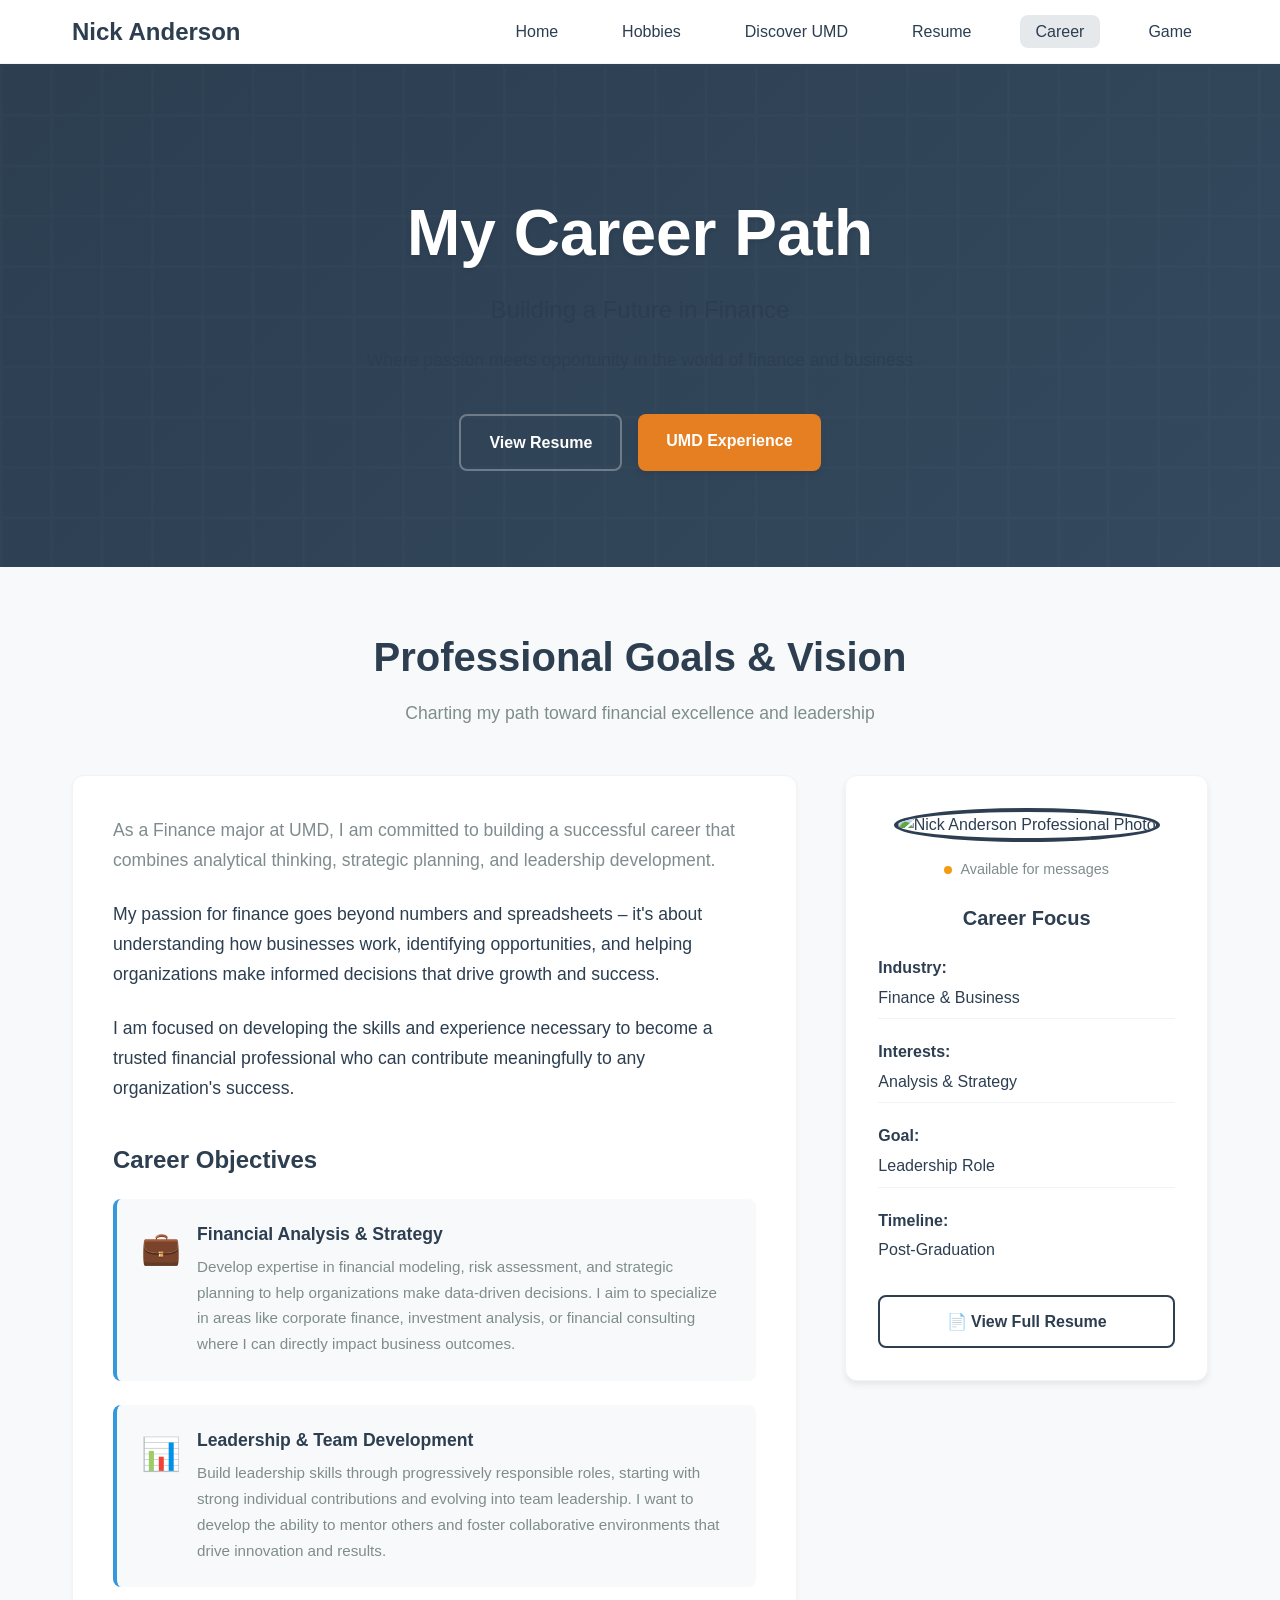
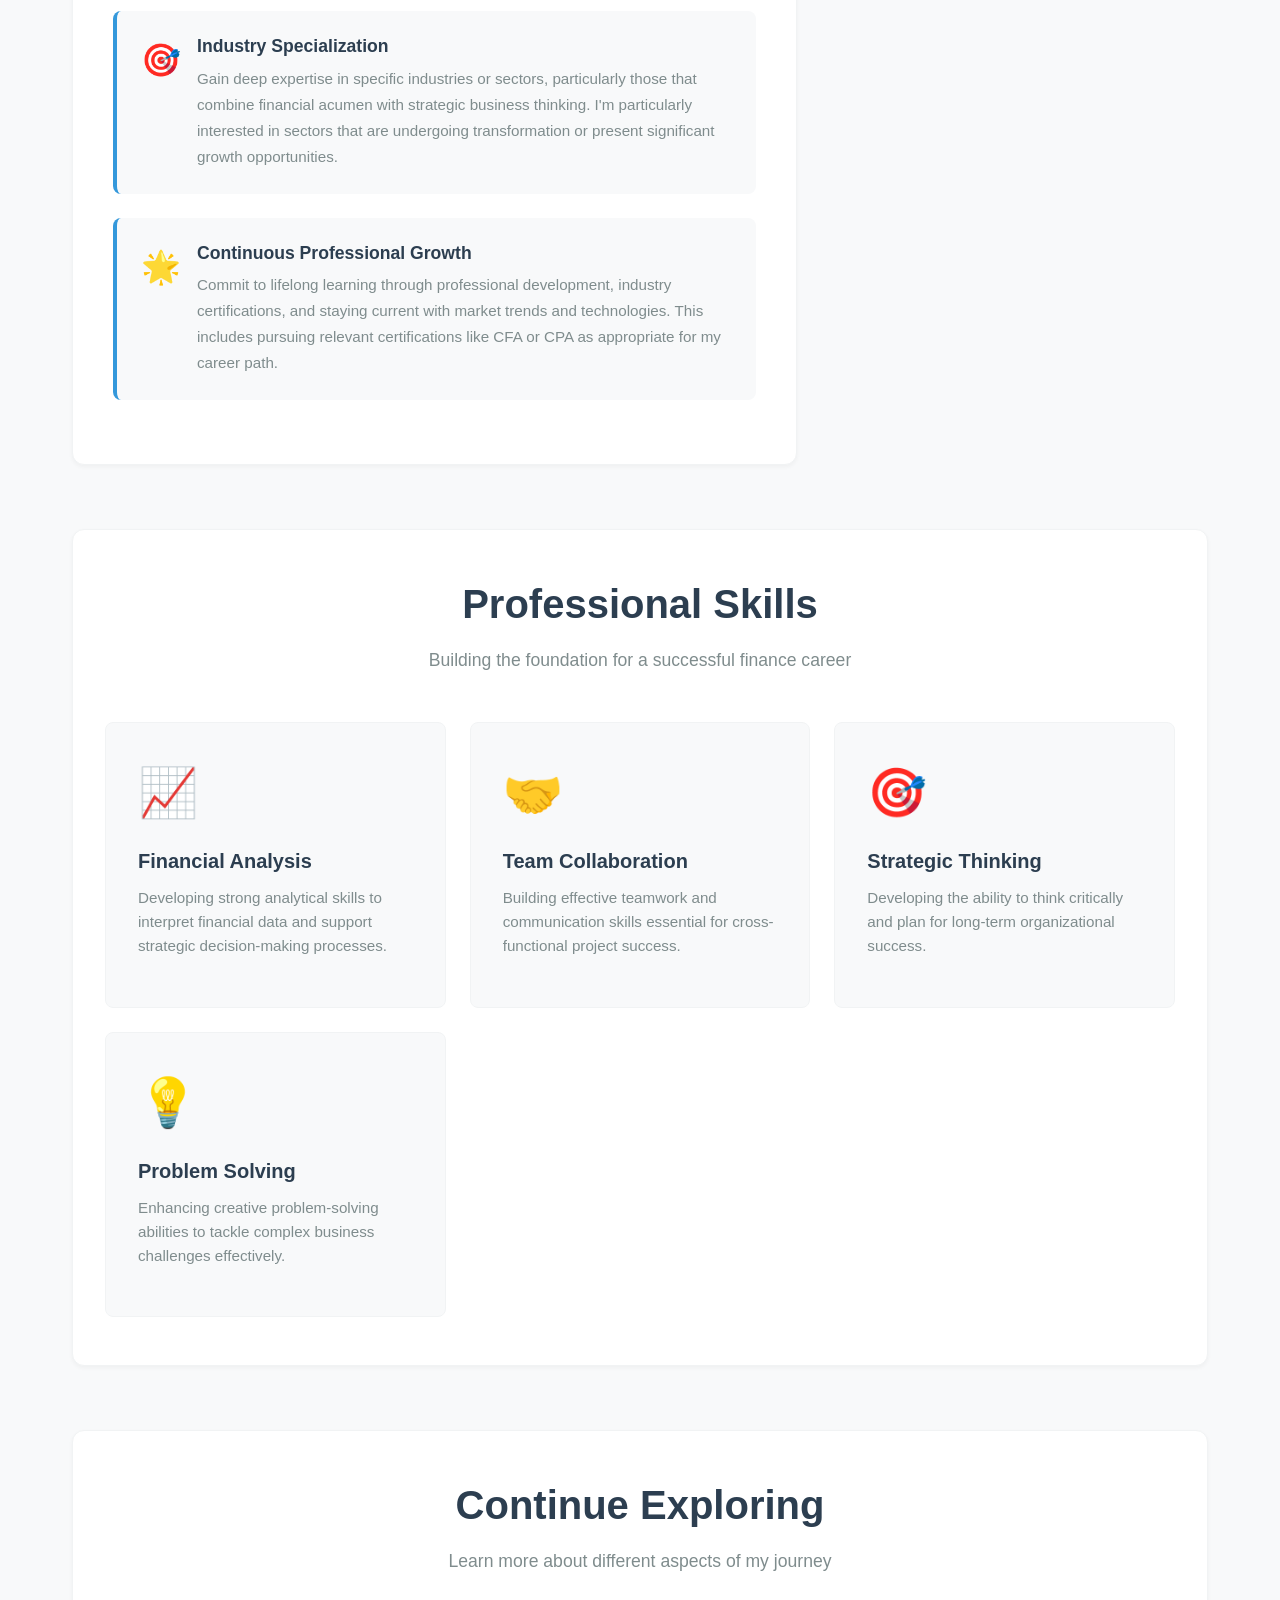
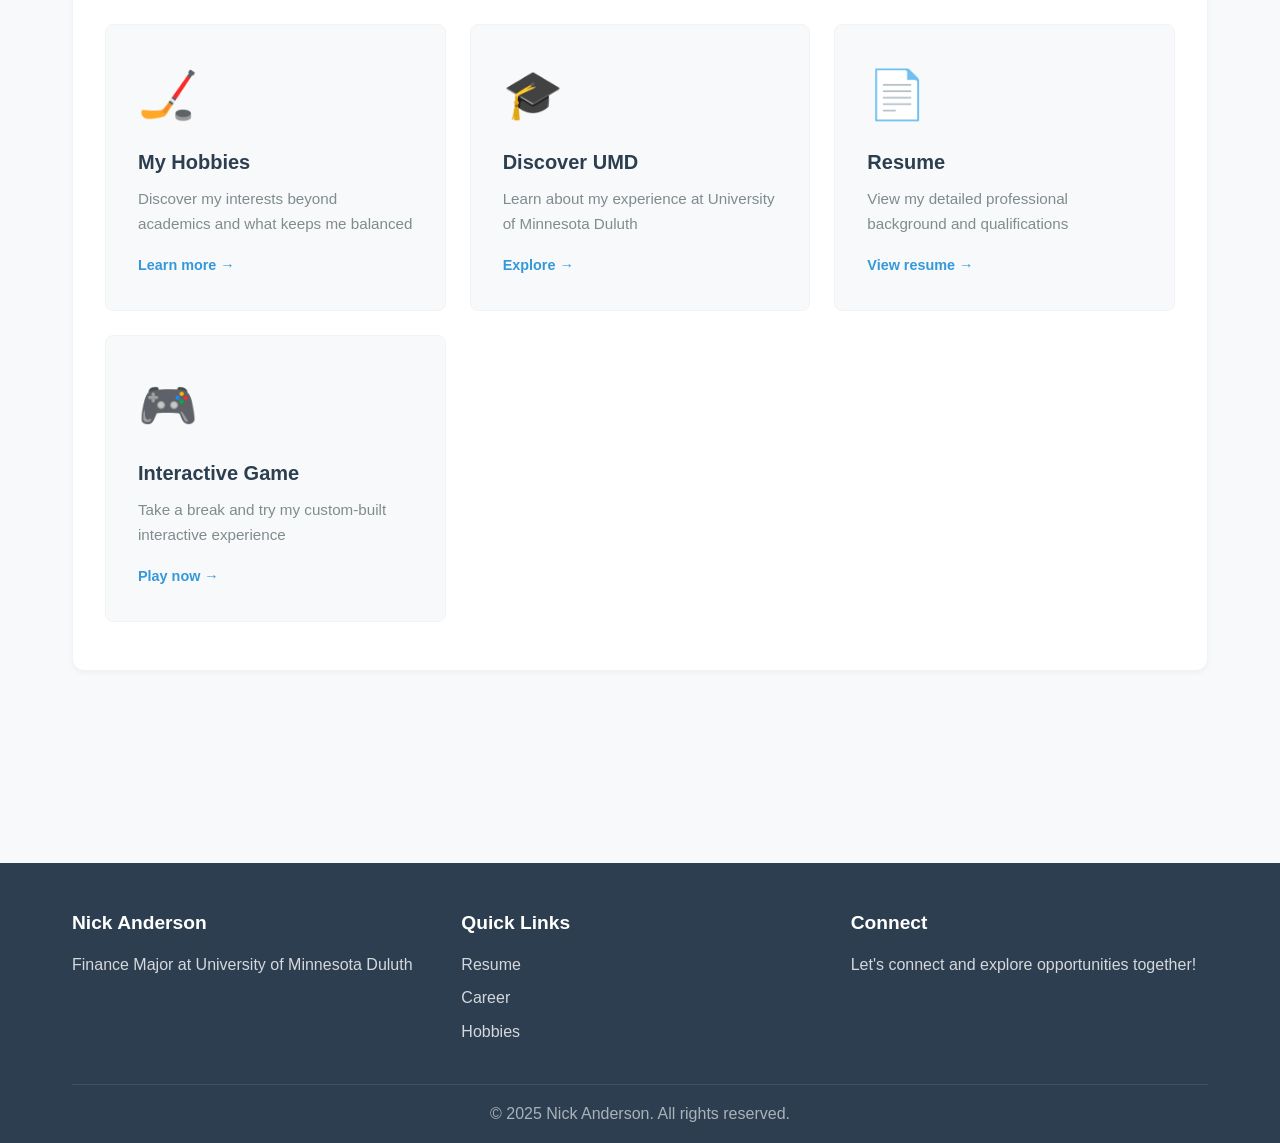
==== career.html @ 1c911851 "Add files via upload upload my files for the first time" ====
<!DOCTYPE html>
<html lang="en">
<head>
    <meta charset="UTF-8">
    <meta name="viewport" content="width=device-width, initial-scale=1.0">
    <title>Nick Anderson - Career Aspirations</title>
    <link rel="stylesheet" href="CSS/styles.css">
</head>
<body>
    <!-- Navigation Menu -->
    <nav class="navbar">
        <div class="nav-container">
            <div class="nav-logo">
                <h2>Nick Anderson</h2>
            </div>
            <ul class="nav-menu">
                <li class="nav-item">
                    <a href="index.html" class="nav-link">Home</a>
                </li>
                <li class="nav-item">
                    <a href="hobbies.html" class="nav-link">Hobbies</a>
                </li>
                <li class="nav-item">
                    <a href="discover.html" class="nav-link">Discover UMD</a>
                </li>
                <li class="nav-item">
                    <a href="resume.html" class="nav-link">Resume</a>
                </li>
                <li class="nav-item">
                    <a href="career.html" class="nav-link active">Career</a>
                </li>
                <li class="nav-item">
                    <a href="game.html" class="nav-link">Game</a>
                </li>
            </ul>
            <div class="hamburger">
                <span class="bar"></span>
                <span class="bar"></span>
                <span class="bar"></span>
            </div>
        </div>
    </nav>

    <!-- Hero Section -->
    <header class="hero">
        <div class="hero-container">
            <div class="hero-content">
                <h1 class="hero-title">My Career Path</h1>
                <p class="hero-subtitle">Building a Future in Finance</p>
                <p class="hero-description">Where passion meets opportunity in the world of finance and business</p>
                <div class="hero-buttons">
                    <a href="resume.html" class="btn btn-secondary">View Resume</a>
                    <a href="discover.html" class="btn btn-primary">UMD Experience</a>
                </div>
            </div>
        </div>
    </header>

    <main class="main-content">
        <div class="container">
            <!-- Career Content Section -->
            <section class="about-section">
                <div class="section-header">
                    <h2 class="section-title">Professional Goals & Vision</h2>
                    <p class="section-subtitle">Charting my path toward financial excellence and leadership</p>
                </div>
                <div class="about-grid">
                    <div class="about-content">
                        <div class="about-text">
                            <p class="lead">As a Finance major at UMD, I am committed to building a successful career that combines analytical thinking, strategic planning, and leadership development.</p>
                            
                            <p>My passion for finance goes beyond numbers and spreadsheets – it's about understanding how businesses work, identifying opportunities, and helping organizations make informed decisions that drive growth and success.</p>
                            
                            <p>I am focused on developing the skills and experience necessary to become a trusted financial professional who can contribute meaningfully to any organization's success.</p>
                            
                            <div class="expertise-areas">
                                <h3>Career Objectives</h3>
                                <ul class="expertise-list">
                                    <li>
                                        <div class="expertise-icon">💼</div>
                                        <div class="expertise-content">
                                            <h4>Financial Analysis & Strategy</h4>
                                            <p>Develop expertise in financial modeling, risk assessment, and strategic planning to help organizations make data-driven decisions. I aim to specialize in areas like corporate finance, investment analysis, or financial consulting where I can directly impact business outcomes.</p>
                                        </div>
                                    </li>
                                    <li>
                                        <div class="expertise-icon">📊</div>
                                        <div class="expertise-content">
                                            <h4>Leadership & Team Development</h4>
                                            <p>Build leadership skills through progressively responsible roles, starting with strong individual contributions and evolving into team leadership. I want to develop the ability to mentor others and foster collaborative environments that drive innovation and results.</p>
                                        </div>
                                    </li>
                                    <li>
                                        <div class="expertise-icon">🎯</div>
                                        <div class="expertise-content">
                                            <h4>Industry Specialization</h4>
                                            <p>Gain deep expertise in specific industries or sectors, particularly those that combine financial acumen with strategic business thinking. I'm particularly interested in sectors that are undergoing transformation or present significant growth opportunities.</p>
                                        </div>
                                    </li>
                                    <li>
                                        <div class="expertise-icon">🌟</div>
                                        <div class="expertise-content">
                                            <h4>Continuous Professional Growth</h4>
                                            <p>Commit to lifelong learning through professional development, industry certifications, and staying current with market trends and technologies. This includes pursuing relevant certifications like CFA or CPA as appropriate for my career path.</p>
                                        </div>
                                    </li>
                                </ul>
                            </div>
                        </div>
                    </div>
                    
                    <div class="about-sidebar">
                        <div class="profile-card">
                            <div class="profile-image">
                                <img src="images/headshot.jpg" alt="Nick Anderson Professional Photo" />
                                <div class="profile-status">
                                    <span class="status-indicator"></span>
                                    <span class="status-text">Ready for opportunities</span>
                                </div>
                            </div>
                            <div class="profile-info">
                                <h3>Career Focus</h3>
                                <div class="contact-item">
                                    <strong>Industry:</strong> Finance & Business
                                </div>
                                <div class="contact-item">
                                    <strong>Interests:</strong> Analysis & Strategy
                                </div>
                                <div class="contact-item">
                                    <strong>Goal:</strong> Leadership Role
                                </div>
                                <div class="contact-item">
                                    <strong>Timeline:</strong> Post-Graduation
                                </div>
                            </div>
                            <div class="profile-links">
                                <a href="resume.html" class="btn btn-outline">
                                    📄 View Full Resume
                                </a>
                            </div>
                        </div>
                    </div>
                </div>
            </section>

            <!-- Professional Skills Section -->
            <section class="quick-links-section">
                <div class="section-header">
                    <h2 class="section-title">Professional Skills</h2>
                    <p class="section-subtitle">Building the foundation for a successful finance career</p>
                </div>
                <div class="links-grid">
                    <div class="link-card">
                        <div class="link-icon">📈</div>
                        <h3>Financial Analysis</h3>
                        <p>Developing strong analytical skills to interpret financial data and support strategic decision-making processes.</p>
                    </div>
                    
                    <div class="link-card">
                        <div class="link-icon">🤝</div>
                        <h3>Team Collaboration</h3>
                        <p>Building effective teamwork and communication skills essential for cross-functional project success.</p>
                    </div>
                    
                    <div class="link-card">
                        <div class="link-icon">🎯</div>
                        <h3>Strategic Thinking</h3>
                        <p>Developing the ability to think critically and plan for long-term organizational success.</p>
                    </div>
                    
                    <div class="link-card">
                        <div class="link-icon">💡</div>
                        <h3>Problem Solving</h3>
                        <p>Enhancing creative problem-solving abilities to tackle complex business challenges effectively.</p>
                    </div>
                </div>
            </section>

            <!-- Quick Links Section -->
            <section class="quick-links-section">
                <div class="section-header">
                    <h2 class="section-title">Continue Exploring</h2>
                    <p class="section-subtitle">Learn more about different aspects of my journey</p>
                </div>
                <div class="links-grid">
                    <a href="hobbies.html" class="link-card">
                        <div class="link-icon">🏒</div>
                        <h3>My Hobbies</h3>
                        <p>Discover my interests beyond academics and what keeps me balanced</p>
                        <span class="link-arrow">Learn more →</span>
                    </a>
                    
                    <a href="discover.html" class="link-card">
                        <div class="link-icon">🎓</div>
                        <h3>Discover UMD</h3>
                        <p>Learn about my experience at University of Minnesota Duluth</p>
                        <span class="link-arrow">Explore →</span>
                    </a>
                    
                    <a href="resume.html" class="link-card">
                        <div class="link-icon">📄</div>
                        <h3>Resume</h3>
                        <p>View my detailed professional background and qualifications</p>
                        <span class="link-arrow">View resume →</span>
                    </a>
                    
                    <a href="game.html" class="link-card">
                        <div class="link-icon">🎮</div>
                        <h3>Interactive Game</h3>
                        <p>Take a break and try my custom-built interactive experience</p>
                        <span class="link-arrow">Play now →</span>
                    </a>
                </div>
            </section>
        </div>
    </main>

    <!-- Footer -->
    <footer class="footer">
        <div class="container">
            <div class="footer-content">
                <div class="footer-section">
                    <h4>Nick Anderson</h4>
                    <p>Finance Major at University of Minnesota Duluth</p>
                </div>
                <div class="footer-section">
                    <h4>Quick Links</h4>
                    <ul>
                        <li><a href="resume.html">Resume</a></li>
                        <li><a href="career.html">Career</a></li>
                        <li><a href="hobbies.html">Hobbies</a></li>
                    </ul>
                </div>
                <div class="footer-section">
                    <h4>Connect</h4>
                    <p>Let's connect and explore opportunities together!</p>
                </div>
            </div>
            <div class="footer-bottom">
                <p>&copy; 2025 Nick Anderson. All rights reserved.</p>
            </div>
        </div>
    </footer>

    <script src="js/script.js"></script>
</body>
</html>
---- CSS/styles.css ----
/* Professional Portfolio Styles */

/* ===== VARIABLES ===== */
:root {
    --primary-color: #2c3e50;
    --primary-light: #34495e;
    --primary-dark: #1a252f;
    --secondary-color: #e67e22;
    --accent-color: #3498db;
    --text-color: #2c3e50;
    --text-light: #7f8c8d;
    --text-muted: #95a5a6;
    --background-color: #ffffff;
    --background-light: #f8f9fa;
    --background-section: #ffffff;
    --border-color: #e9ecef;
    --border-light: #f1f3f4;
    --shadow-light: 0 2px 4px rgba(0,0,0,0.04);
    --shadow-medium: 0 4px 6px rgba(0,0,0,0.07);
    --shadow-heavy: 0 10px 25px rgba(0,0,0,0.1);
    --border-radius: 8px;
    --border-radius-large: 12px;
    --transition: all 0.3s cubic-bezier(0.4, 0, 0.2, 1);
}

/* ===== RESET & BASE STYLES ===== */
* {
    margin: 0;
    padding: 0;
    box-sizing: border-box;
}

html {
    scroll-behavior: smooth;
}

body {
    font-family: -apple-system, BlinkMacSystemFont, 'Segoe UI', 'Roboto', 'Oxygen', 'Ubuntu', 'Cantarell', sans-serif;
    line-height: 1.6;
    color: var(--text-color);
    background-color: var(--background-light);
    font-size: 16px;
}

.container {
    max-width: 1200px;
    margin: 0 auto;
    padding: 0 2rem;
}

/* ===== TYPOGRAPHY ===== */
h1, h2, h3, h4, h5, h6 {
    font-weight: 600;
    line-height: 1.3;
    margin-bottom: 1rem;
}

h1 { font-size: 3rem; }
h2 { font-size: 2.5rem; }
h3 { font-size: 2rem; }
h4 { font-size: 1.5rem; }

p {
    margin-bottom: 1rem;
    color: var(--text-color);
}

.lead {
    font-size: 1.25rem;
    font-weight: 400;
    color: var(--text-light);
    margin-bottom: 1.5rem;
}

/* ===== NAVIGATION ===== */
.navbar {
    background: rgba(255, 255, 255, 0.95);
    backdrop-filter: blur(10px);
    border-bottom: 1px solid var(--border-light);
    padding: 1rem 0;
    position: fixed;
    top: 0;
    left: 0;
    right: 0;
    z-index: 1000;
    transition: var(--transition);
}

.nav-container {
    max-width: 1200px;
    margin: 0 auto;
    padding: 0 2rem;
    display: flex;
    justify-content: space-between;
    align-items: center;
}

.nav-logo h2 {
    color: var(--primary-color);
    margin: 0;
    font-size: 1.5rem;
    font-weight: 700;
}

.nav-menu {
    display: flex;
    list-style: none;
    gap: 2rem;
    align-items: center;
}

.nav-link {
    text-decoration: none;
    color: var(--text-color);
    font-weight: 500;
    padding: 0.5rem 1rem;
    border-radius: var(--border-radius);
    transition: var(--transition);
    position: relative;
}

.nav-link:hover {
    color: var(--primary-color);
    background-color: rgba(52, 73, 94, 0.08);
}

.nav-link.active {
    color: var(--primary-color);
    background-color: rgba(52, 73, 94, 0.12);
}

/* Hamburger Menu */
.hamburger {
    display: none;
    flex-direction: column;
    cursor: pointer;
    padding: 0.5rem;
}

.bar {
    width: 25px;
    height: 3px;
    background-color: var(--primary-color);
    margin: 3px 0;
    transition: var(--transition);
    border-radius: 2px;
}

/* ===== HERO SECTION ===== */
.hero {
    background: linear-gradient(135deg, var(--primary-color) 0%, var(--primary-light) 100%);
    color: white;
    padding: 8rem 0 6rem 0;
    margin-top: 4rem;
    position: relative;
    overflow: hidden;
}

.hero::before {
    content: '';
    position: absolute;
    top: 0;
    left: 0;
    right: 0;
    bottom: 0;
    background: url('data:image/svg+xml,<svg xmlns="http://www.w3.org/2000/svg" viewBox="0 0 100 100"><defs><pattern id="grid" width="10" height="10" patternUnits="userSpaceOnUse"><path d="M 10 0 L 0 0 0 10" fill="none" stroke="rgba(255,255,255,0.03)" stroke-width="1"/></pattern></defs><rect width="100" height="100" fill="url(%23grid)"/></svg>');
    opacity: 0.5;
}

.hero-container {
    max-width: 1200px;
    margin: 0 auto;
    padding: 0 2rem;
    text-align: center;
    position: relative;
    z-index: 1;
}

.hero-title {
    font-size: 4rem;
    font-weight: 800;
    margin-bottom: 1rem;
    text-shadow: 0 2px 4px rgba(0,0,0,0.1);
}

.hero-subtitle {
    font-size: 1.5rem;
    margin-bottom: 1rem;
    opacity: 0.9;
    font-weight: 500;
}

.hero-description {
    font-size: 1.1rem;
    margin-bottom: 2.5rem;
    opacity: 0.8;
    max-width: 600px;
    margin-left: auto;
    margin-right: auto;
}

.hero-buttons {
    display: flex;
    gap: 1rem;
    justify-content: center;
    flex-wrap: wrap;
}

/* ===== BUTTONS ===== */
.btn {
    display: inline-block;
    padding: 0.875rem 1.75rem;
    text-decoration: none;
    border-radius: var(--border-radius);
    font-weight: 600;
    font-size: 1rem;
    transition: var(--transition);
    cursor: pointer;
    border: none;
    text-align: center;
}

.btn-primary {
    background: var(--secondary-color);
    color: white;
    box-shadow: var(--shadow-medium);
}

.btn-primary:hover {
    background: #d35400;
    transform: translateY(-2px);
    box-shadow: var(--shadow-heavy);
}

.btn-secondary {
    background: transparent;
    color: white;
    border: 2px solid rgba(255, 255, 255, 0.3);
}

.btn-secondary:hover {
    background: rgba(255, 255, 255, 0.1);
    border-color: rgba(255, 255, 255, 0.5);
    transform: translateY(-2px);
}

.btn-outline {
    background: transparent;
    color: var(--primary-color);
    border: 2px solid var(--primary-color);
}

.btn-outline:hover {
    background: var(--primary-color);
    color: white;
    transform: translateY(-2px);
}

/* ===== MAIN CONTENT ===== */
.main-content {
    padding: 4rem 0;
}

/* ===== SECTION STYLES ===== */
.section-header {
    text-align: center;
    margin-bottom: 3rem;
}

.section-title {
    color: var(--primary-color);
    font-size: 2.5rem;
    font-weight: 700;
    margin-bottom: 1rem;
}

.section-subtitle {
    font-size: 1.1rem;
    color: var(--text-light);
    max-width: 600px;
    margin: 0 auto;
}

/* ===== ABOUT SECTION ===== */
.about-section {
    margin-bottom: 4rem;
}

.about-grid {
    display: grid;
    grid-template-columns: 2fr 1fr;
    gap: 3rem;
    align-items: start;
}

.about-content {
    background: var(--background-section);
    border-radius: var(--border-radius-large);
    padding: 2.5rem;
    box-shadow: var(--shadow-light);
    border: 1px solid var(--border-light);
}

.about-text p {
    margin-bottom: 1.5rem;
    font-size: 1.1rem;
    line-height: 1.7;
}

/* ===== EXPERTISE AREAS ===== */
.expertise-areas {
    margin-top: 2.5rem;
}

.expertise-areas h3 {
    color: var(--primary-color);
    font-size: 1.5rem;
    margin-bottom: 1.5rem;
}

.expertise-list {
    list-style: none;
}

.expertise-list li {
    display: flex;
    align-items: flex-start;
    gap: 1rem;
    margin-bottom: 1.5rem;
    padding: 1.5rem;
    background: var(--background-light);
    border-radius: var(--border-radius);
    border-left: 4px solid var(--accent-color);
    transition: var(--transition);
}

.expertise-list li:hover {
    transform: translateY(-2px);
    box-shadow: var(--shadow-medium);
}

.expertise-icon {
    font-size: 2rem;
    flex-shrink: 0;
}

.expertise-content h4 {
    color: var(--primary-color);
    margin-bottom: 0.5rem;
    font-size: 1.1rem;
}

.expertise-content p {
    color: var(--text-light);
    margin: 0;
    font-size: 0.95rem;
}

/* ===== PROFILE CARD ===== */
.profile-card {
    background: var(--background-section);
    border-radius: var(--border-radius-large);
    padding: 2rem;
    box-shadow: var(--shadow-medium);
    border: 1px solid var(--border-light);
    position: sticky;
    top: 6rem;
}

.profile-image {
    text-align: center;
    margin-bottom: 1.5rem;
}

.profile-image img {
    width: 150px;
    height: 150px;
    border-radius: 50%;
    object-fit: cover;
    border: 4px solid var(--primary-color);
    margin-bottom: 1rem;
}

.profile-status {
    display: flex;
    align-items: center;
    justify-content: center;
    gap: 0.5rem;
    font-size: 0.9rem;
    color: var(--text-light);
}

.status-indicator {
    width: 8px;
    height: 8px;
    background: #27ae60;
    border-radius: 50%;
    animation: pulse 2s infinite;
}

@keyframes pulse {
    0% { opacity: 1; }
    50% { opacity: 0.5; }
    100% { opacity: 1; }
}

.profile-info h3 {
    color: var(--primary-color);
    font-size: 1.25rem;
    margin-bottom: 1rem;
    text-align: center;
}

.contact-item {
    margin-bottom: 0.75rem;
    padding: 0.5rem 0;
    border-bottom: 1px solid var(--border-light);
}

.contact-item:last-child {
    border-bottom: none;
}

.contact-item strong {
    color: var(--primary-color);
    display: block;
    margin-bottom: 0.25rem;
}

.profile-links {
    margin-top: 1.5rem;
    text-align: center;
}

.profile-links .btn {
    width: 100%;
    padding: 0.75rem 1.5rem;
}

/* ===== QUICK LINKS SECTION ===== */
.quick-links-section {
    background: var(--background-section);
    border-radius: var(--border-radius-large);
    padding: 3rem 2rem;
    box-shadow: var(--shadow-light);
    border: 1px solid var(--border-light);
    margin-bottom: 4rem;
}

.links-grid {
    display: grid;
    grid-template-columns: repeat(auto-fit, minmax(280px, 1fr));
    gap: 1.5rem;
    margin-top: 2rem;
}

.link-card {
    background: var(--background-light);
    border-radius: var(--border-radius);
    padding: 2rem;
    text-decoration: none;
    color: var(--text-color);
    transition: var(--transition);
    border: 1px solid var(--border-light);
    position: relative;
    overflow: hidden;
}

.link-card::before {
    content: '';
    position: absolute;
    top: 0;
    left: -100%;
    width: 100%;
    height: 100%;
    background: linear-gradient(90deg, transparent, rgba(52, 152, 219, 0.1), transparent);
    transition: left 0.5s;
}

.link-card:hover::before {
    left: 100%;
}

.link-card:hover {
    transform: translateY(-4px);
    box-shadow: var(--shadow-heavy);
    border-color: var(--accent-color);
}

.link-icon {
    font-size: 3rem;
    margin-bottom: 1rem;
    display: block;
}

.link-card h3 {
    color: var(--primary-color);
    font-size: 1.25rem;
    margin-bottom: 0.75rem;
}

.link-card p {
    color: var(--text-light);
    margin-bottom: 1rem;
    font-size: 0.95rem;
}

.link-arrow {
    color: var(--accent-color);
    font-weight: 600;
    font-size: 0.9rem;
}

/* ===== FOOTER ===== */
.footer {
    background: var(--primary-color);
    color: white;
    padding: 3rem 0 1rem 0;
    margin-top: 4rem;
}

.footer-content {
    display: grid;
    grid-template-columns: repeat(auto-fit, minmax(250px, 1fr));
    gap: 2rem;
    margin-bottom: 2rem;
}

.footer-section h4 {
    margin-bottom: 1rem;
    font-size: 1.2rem;
}

.footer-section p {
    color: rgba(255, 255, 255, 0.8);
    margin-bottom: 0.5rem;
}

.footer-section ul {
    list-style: none;
}

.footer-section ul li {
    margin-bottom: 0.5rem;
}

.footer-section ul li a {
    color: rgba(255, 255, 255, 0.8);
    text-decoration: none;
    transition: var(--transition);
}

.footer-section ul li a:hover {
    color: white;
}

.footer-bottom {
    border-top: 1px solid rgba(255, 255, 255, 0.1);
    padding-top: 1rem;
    text-align: center;
}

.footer-bottom p {
    color: rgba(255, 255, 255, 0.6);
    margin: 0;
}

/* ===== RESPONSIVE DESIGN ===== */

/* Tablet styles */
@media (max-width: 1024px) {
    .container {
        padding: 0 1.5rem;
    }
    
    .nav-container {
        padding: 0 1.5rem;
    }
    
    .hero-title {
        font-size: 3rem;
    }
    
    .about-grid {
        grid-template-columns: 1fr;
        gap: 2rem;
    }
    
    .profile-card {
        position: static;
    }
    
    .links-grid {
        grid-template-columns: repeat(auto-fit, minmax(250px, 1fr));
    }
}

/* Mobile styles */
@media (max-width: 768px) {
    .hamburger {
        display: flex;
    }
    
    .nav-menu {
        position: fixed;
        left: -100%;
        top: 70px;
        flex-direction: column;
        background-color: white;
        width: 100%;
        text-align: center;
        transition: 0.3s;
        box-shadow: var(--shadow-medium);
        padding: 2rem 0;
        gap: 1rem;
    }
    
    .nav-menu.active {
        left: 0;
    }
    
    .nav-menu li {
        width: 100%;
    }
    
    .nav-link {
        display: block;
        padding: 1rem;
        width: 100%;
    }
    
    .hero {
        padding: 6rem 0 4rem 0;
    }
    
    .hero-title {
        font-size: 2.5rem;
    }
    
    .hero-subtitle {
        font-size: 1.2rem;
    }
    
    .hero-buttons {
        flex-direction: column;
        align-items: center;
    }
    
    .hero-buttons .btn {
        width: 250px;
    }
    
    .section-title {
        font-size: 2rem;
    }
    
    .about-content {
        padding: 2rem;
    }
    
    .profile-card {
        padding: 1.5rem;
    }
    
    .quick-links-section {
        padding: 2rem 1rem;
    }
    
    .links-grid {
        grid-template-columns: 1fr;
        gap: 1rem;
    }
    
    .link-card {
        padding: 1.5rem;
    }
    
    .expertise-list li {
        padding: 1rem;
        flex-direction: column;
        text-align: center;
    }
    
    .expertise-icon {
        margin-bottom: 0.5rem;
    }
    
    .footer-content {
        grid-template-columns: 1fr;
        text-align: center;
    }
}

/* Small mobile styles */
@media (max-width: 480px) {
    .container {
        padding: 0 1rem;
    }
    
    .hero {
        padding: 4rem 0 3rem 0;
    }
    
    .hero-title {
        font-size: 2rem;
    }
    
    .hero-subtitle {
        font-size: 1.1rem;
    }
    
    .about-content,
    .profile-card {
        padding: 1.5rem;
    }
    
    .quick-links-section {
        padding: 1.5rem 0.5rem;
    }
    
    .link-card {
        padding: 1rem;
    }
}
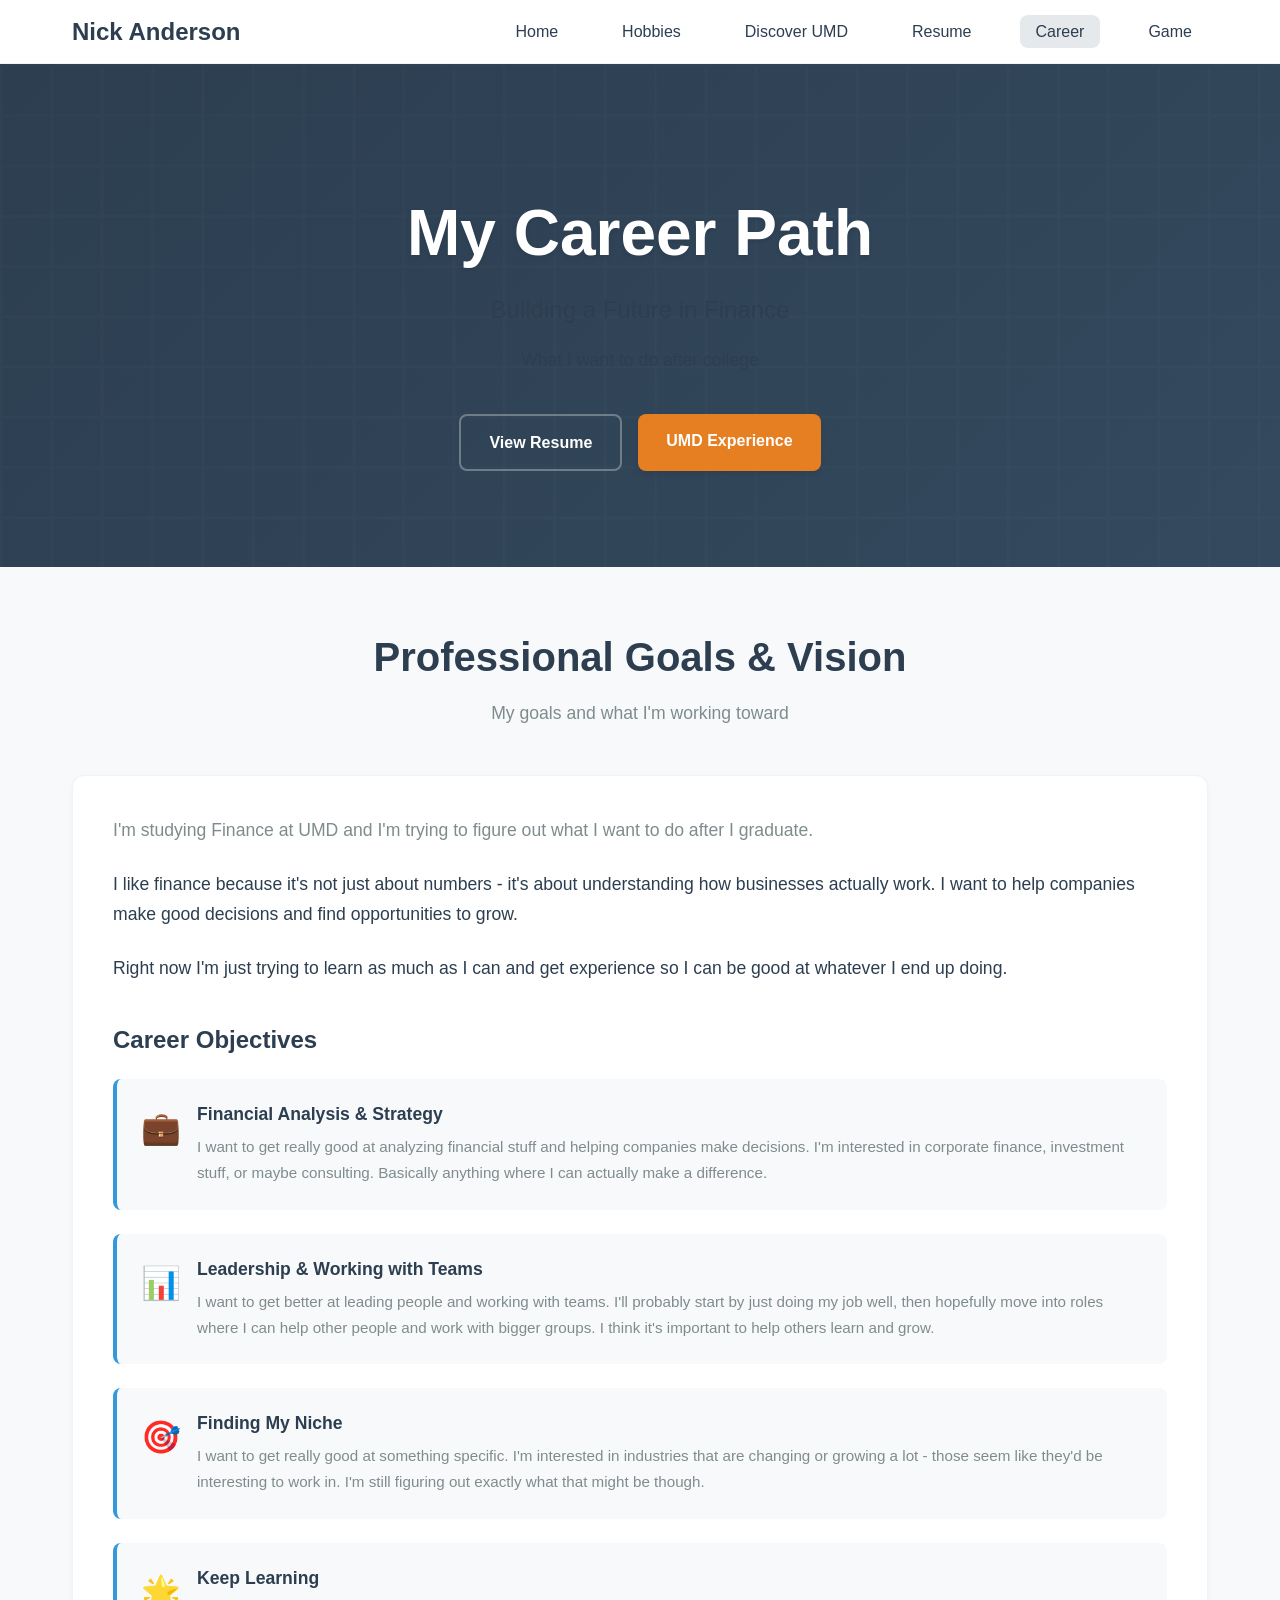
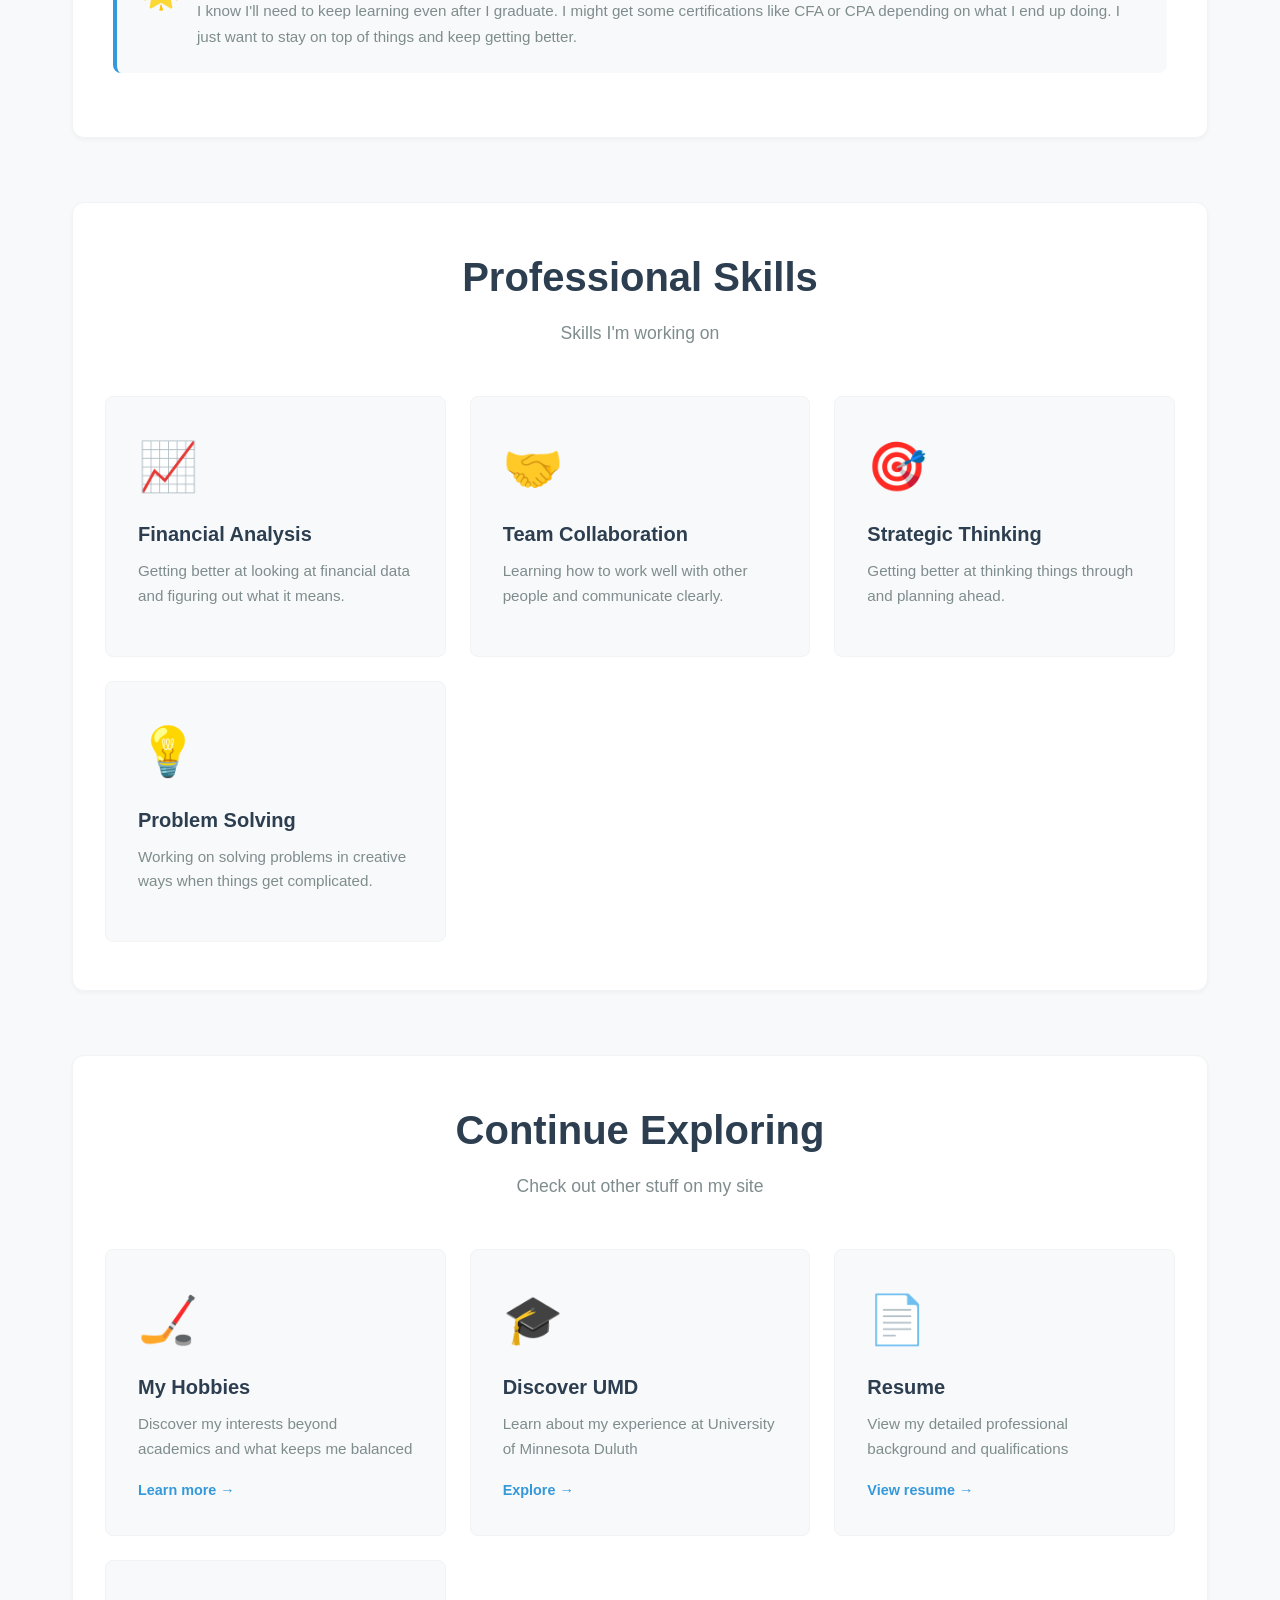
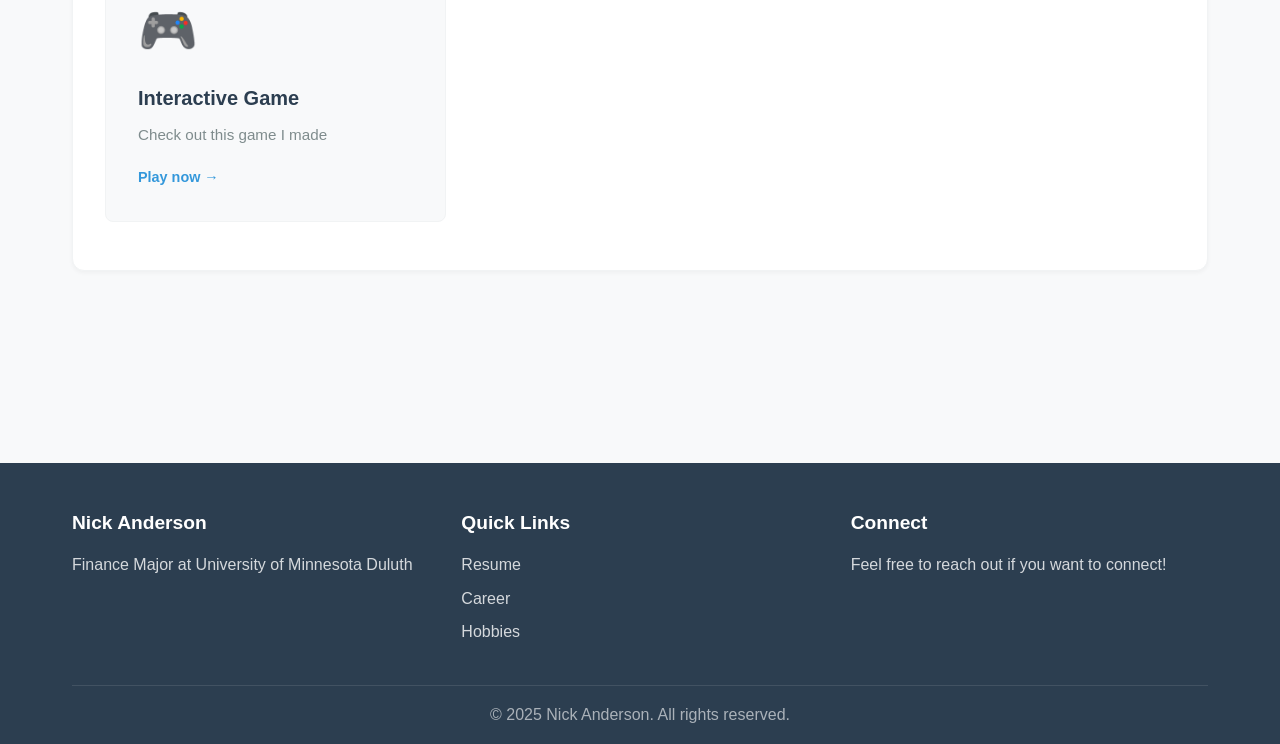
==== commit 7fd71f6f: "change 2" ====
--- a/career.html
+++ b/career.html
@@ -47,7 +47,7 @@
             <div class="hero-content">
                 <h1 class="hero-title">My Career Path</h1>
                 <p class="hero-subtitle">Building a Future in Finance</p>
-                <p class="hero-description">Where passion meets opportunity in the world of finance and business</p>
+                <p class="hero-description">What I want to do after college</p>
                 <div class="hero-buttons">
                     <a href="resume.html" class="btn btn-secondary">View Resume</a>
                     <a href="discover.html" class="btn btn-primary">UMD Experience</a>
@@ -62,82 +62,48 @@
             <section class="about-section">
                 <div class="section-header">
                     <h2 class="section-title">Professional Goals & Vision</h2>
-                    <p class="section-subtitle">Charting my path toward financial excellence and leadership</p>
-                </div>
-                <div class="about-grid">
-                    <div class="about-content">
-                        <div class="about-text">
-                            <p class="lead">As a Finance major at UMD, I am committed to building a successful career that combines analytical thinking, strategic planning, and leadership development.</p>
-                            
-                            <p>My passion for finance goes beyond numbers and spreadsheets – it's about understanding how businesses work, identifying opportunities, and helping organizations make informed decisions that drive growth and success.</p>
-                            
-                            <p>I am focused on developing the skills and experience necessary to become a trusted financial professional who can contribute meaningfully to any organization's success.</p>
-                            
-                            <div class="expertise-areas">
-                                <h3>Career Objectives</h3>
-                                <ul class="expertise-list">
-                                    <li>
-                                        <div class="expertise-icon">💼</div>
-                                        <div class="expertise-content">
-                                            <h4>Financial Analysis & Strategy</h4>
-                                            <p>Develop expertise in financial modeling, risk assessment, and strategic planning to help organizations make data-driven decisions. I aim to specialize in areas like corporate finance, investment analysis, or financial consulting where I can directly impact business outcomes.</p>
-                                        </div>
-                                    </li>
-                                    <li>
-                                        <div class="expertise-icon">📊</div>
-                                        <div class="expertise-content">
-                                            <h4>Leadership & Team Development</h4>
-                                            <p>Build leadership skills through progressively responsible roles, starting with strong individual contributions and evolving into team leadership. I want to develop the ability to mentor others and foster collaborative environments that drive innovation and results.</p>
-                                        </div>
-                                    </li>
-                                    <li>
-                                        <div class="expertise-icon">🎯</div>
-                                        <div class="expertise-content">
-                                            <h4>Industry Specialization</h4>
-                                            <p>Gain deep expertise in specific industries or sectors, particularly those that combine financial acumen with strategic business thinking. I'm particularly interested in sectors that are undergoing transformation or present significant growth opportunities.</p>
-                                        </div>
-                                    </li>
-                                    <li>
-                                        <div class="expertise-icon">🌟</div>
-                                        <div class="expertise-content">
-                                            <h4>Continuous Professional Growth</h4>
-                                            <p>Commit to lifelong learning through professional development, industry certifications, and staying current with market trends and technologies. This includes pursuing relevant certifications like CFA or CPA as appropriate for my career path.</p>
-                                        </div>
-                                    </li>
-                                </ul>
-                            </div>
-                        </div>
-                    </div>
-                    
-                    <div class="about-sidebar">
-                        <div class="profile-card">
-                            <div class="profile-image">
-                                <img src="images/headshot.jpg" alt="Nick Anderson Professional Photo" />
-                                <div class="profile-status">
-                                    <span class="status-indicator"></span>
-                                    <span class="status-text">Ready for opportunities</span>
-                                </div>
-                            </div>
-                            <div class="profile-info">
-                                <h3>Career Focus</h3>
-                                <div class="contact-item">
-                                    <strong>Industry:</strong> Finance & Business
-                                </div>
-                                <div class="contact-item">
-                                    <strong>Interests:</strong> Analysis & Strategy
-                                </div>
-                                <div class="contact-item">
-                                    <strong>Goal:</strong> Leadership Role
-                                </div>
-                                <div class="contact-item">
-                                    <strong>Timeline:</strong> Post-Graduation
-                                </div>
-                            </div>
-                            <div class="profile-links">
-                                <a href="resume.html" class="btn btn-outline">
-                                    📄 View Full Resume
-                                </a>
-                            </div>
+                    <p class="section-subtitle">My goals and what I'm working toward</p>
+                </div>
+                <div class="about-content">
+                    <div class="about-text">
+                        <p class="lead">I'm studying Finance at UMD and I'm trying to figure out what I want to do after I graduate.</p>
+                        
+                        <p>I like finance because it's not just about numbers - it's about understanding how businesses actually work. I want to help companies make good decisions and find opportunities to grow.</p>
+                        
+                        <p>Right now I'm just trying to learn as much as I can and get experience so I can be good at whatever I end up doing.</p>
+                        
+                        <div class="expertise-areas">
+                            <h3>Career Objectives</h3>
+                            <ul class="expertise-list">
+                                <li>
+                                    <div class="expertise-icon">💼</div>
+                                    <div class="expertise-content">
+                                        <h4>Financial Analysis & Strategy</h4>
+                                        <p>I want to get really good at analyzing financial stuff and helping companies make decisions. I'm interested in corporate finance, investment stuff, or maybe consulting. Basically anything where I can actually make a difference.</p>
+                                    </div>
+                                </li>
+                                <li>
+                                    <div class="expertise-icon">📊</div>
+                                    <div class="expertise-content">
+                                        <h4>Leadership & Working with Teams</h4>
+                                        <p>I want to get better at leading people and working with teams. I'll probably start by just doing my job well, then hopefully move into roles where I can help other people and work with bigger groups. I think it's important to help others learn and grow.</p>
+                                    </div>
+                                </li>
+                                <li>
+                                    <div class="expertise-icon">🎯</div>
+                                    <div class="expertise-content">
+                                        <h4>Finding My Niche</h4>
+                                        <p>I want to get really good at something specific. I'm interested in industries that are changing or growing a lot - those seem like they'd be interesting to work in. I'm still figuring out exactly what that might be though.</p>
+                                    </div>
+                                </li>
+                                <li>
+                                    <div class="expertise-icon">🌟</div>
+                                    <div class="expertise-content">
+                                        <h4>Keep Learning</h4>
+                                        <p>I know I'll need to keep learning even after I graduate. I might get some certifications like CFA or CPA depending on what I end up doing. I just want to stay on top of things and keep getting better.</p>
+                                    </div>
+                                </li>
+                            </ul>
                         </div>
                     </div>
                 </div>
@@ -147,31 +113,31 @@
             <section class="quick-links-section">
                 <div class="section-header">
                     <h2 class="section-title">Professional Skills</h2>
-                    <p class="section-subtitle">Building the foundation for a successful finance career</p>
+                    <p class="section-subtitle">Skills I'm working on</p>
                 </div>
                 <div class="links-grid">
                     <div class="link-card">
                         <div class="link-icon">📈</div>
                         <h3>Financial Analysis</h3>
-                        <p>Developing strong analytical skills to interpret financial data and support strategic decision-making processes.</p>
+                        <p>Getting better at looking at financial data and figuring out what it means.</p>
                     </div>
                     
                     <div class="link-card">
                         <div class="link-icon">🤝</div>
                         <h3>Team Collaboration</h3>
-                        <p>Building effective teamwork and communication skills essential for cross-functional project success.</p>
+                        <p>Learning how to work well with other people and communicate clearly.</p>
                     </div>
                     
                     <div class="link-card">
                         <div class="link-icon">🎯</div>
                         <h3>Strategic Thinking</h3>
-                        <p>Developing the ability to think critically and plan for long-term organizational success.</p>
+                        <p>Getting better at thinking things through and planning ahead.</p>
                     </div>
                     
                     <div class="link-card">
                         <div class="link-icon">💡</div>
                         <h3>Problem Solving</h3>
-                        <p>Enhancing creative problem-solving abilities to tackle complex business challenges effectively.</p>
+                        <p>Working on solving problems in creative ways when things get complicated.</p>
                     </div>
                 </div>
             </section>
@@ -180,7 +146,7 @@
             <section class="quick-links-section">
                 <div class="section-header">
                     <h2 class="section-title">Continue Exploring</h2>
-                    <p class="section-subtitle">Learn more about different aspects of my journey</p>
+                    <p class="section-subtitle">Check out other stuff on my site</p>
                 </div>
                 <div class="links-grid">
                     <a href="hobbies.html" class="link-card">
@@ -207,7 +173,7 @@
                     <a href="game.html" class="link-card">
                         <div class="link-icon">🎮</div>
                         <h3>Interactive Game</h3>
-                        <p>Take a break and try my custom-built interactive experience</p>
+                        <p>Check out this game I made</p>
                         <span class="link-arrow">Play now →</span>
                     </a>
                 </div>
@@ -233,7 +199,7 @@
                 </div>
                 <div class="footer-section">
                     <h4>Connect</h4>
-                    <p>Let's connect and explore opportunities together!</p>
+                    <p>Feel free to reach out if you want to connect!</p>
                 </div>
             </div>
             <div class="footer-bottom">
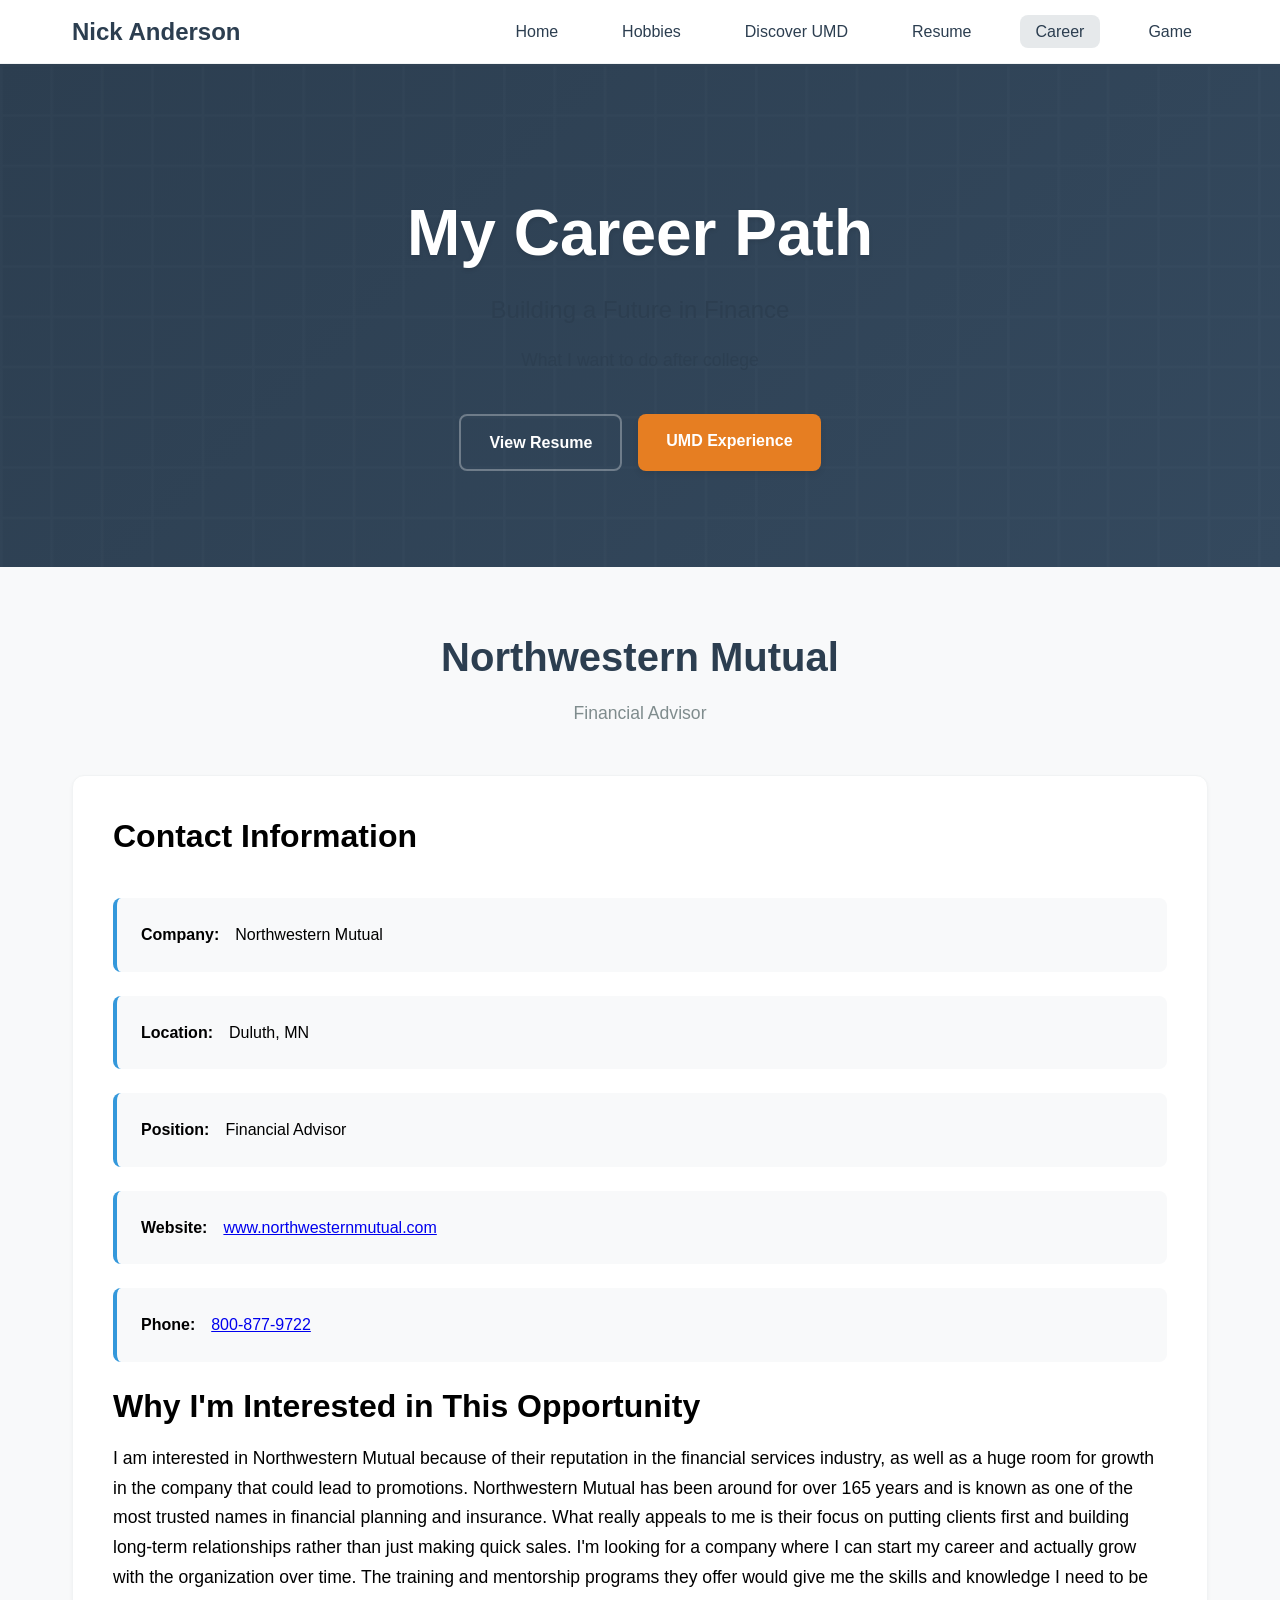
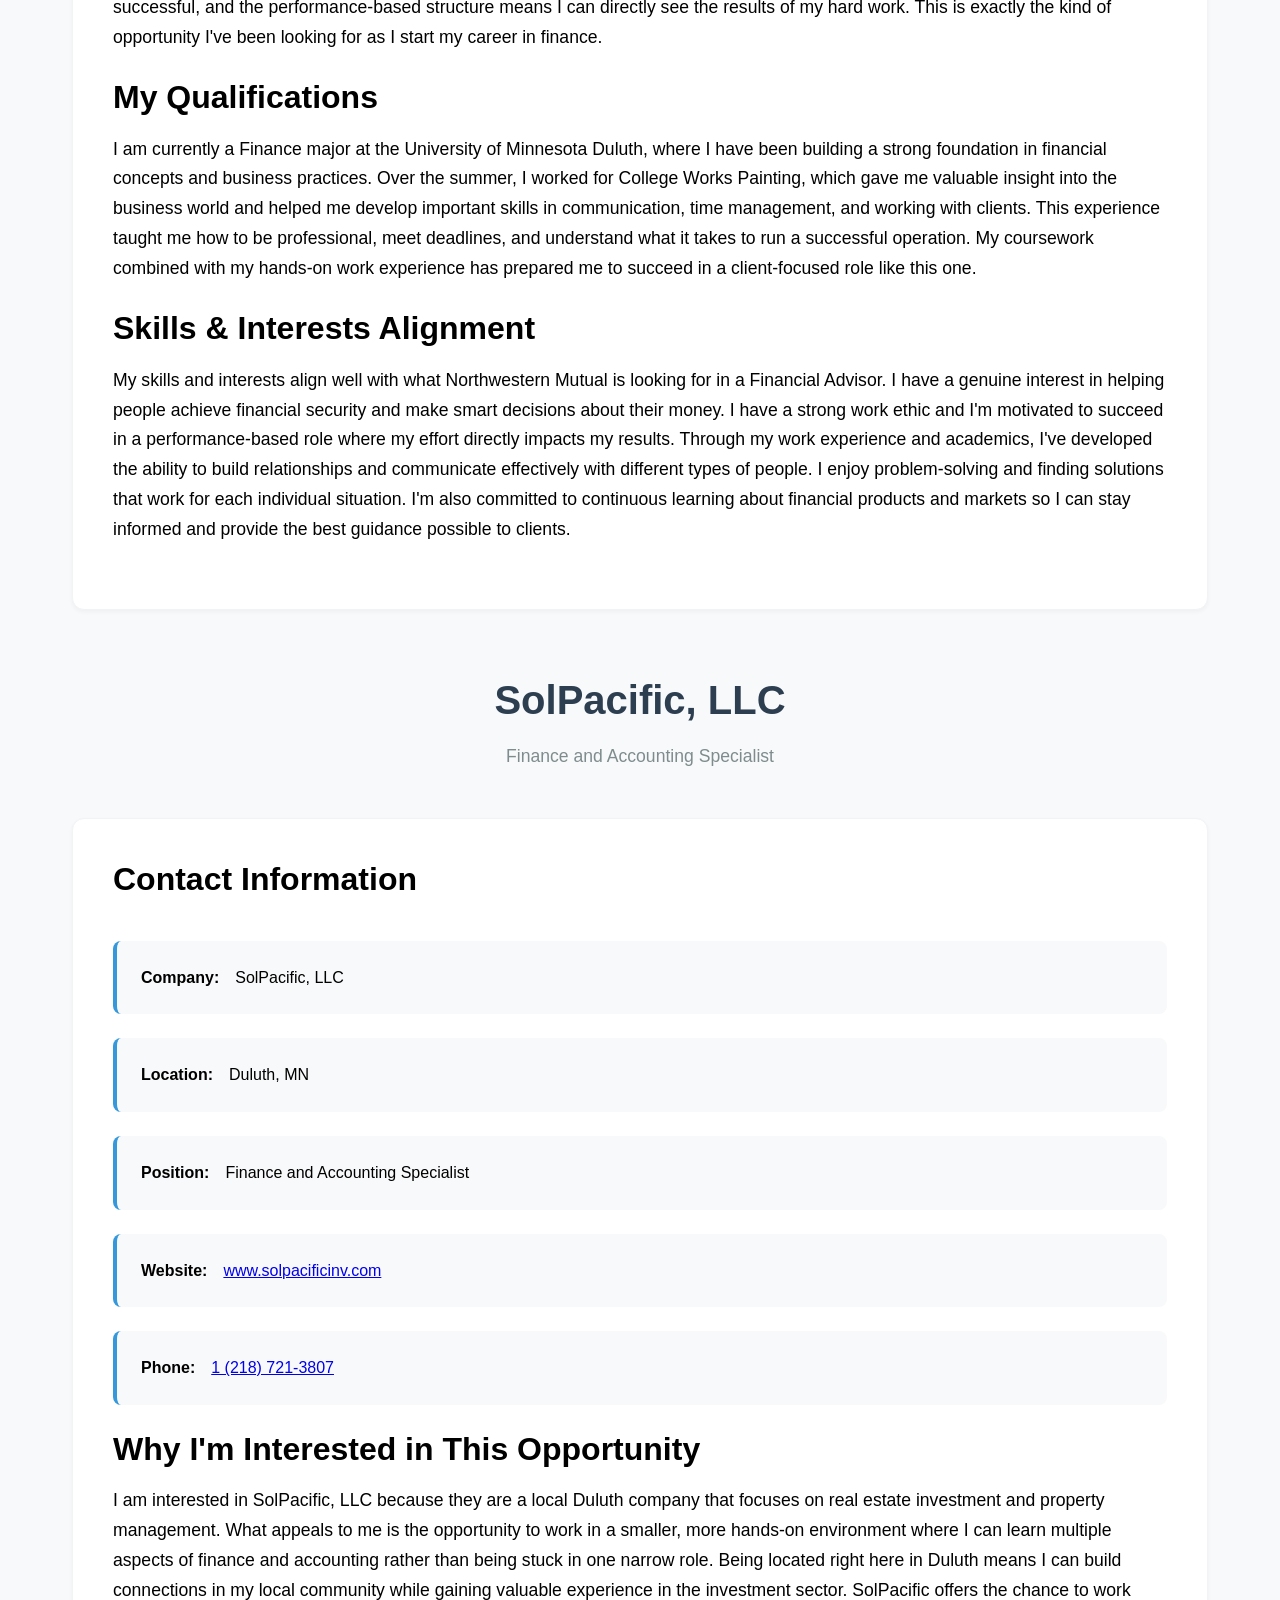
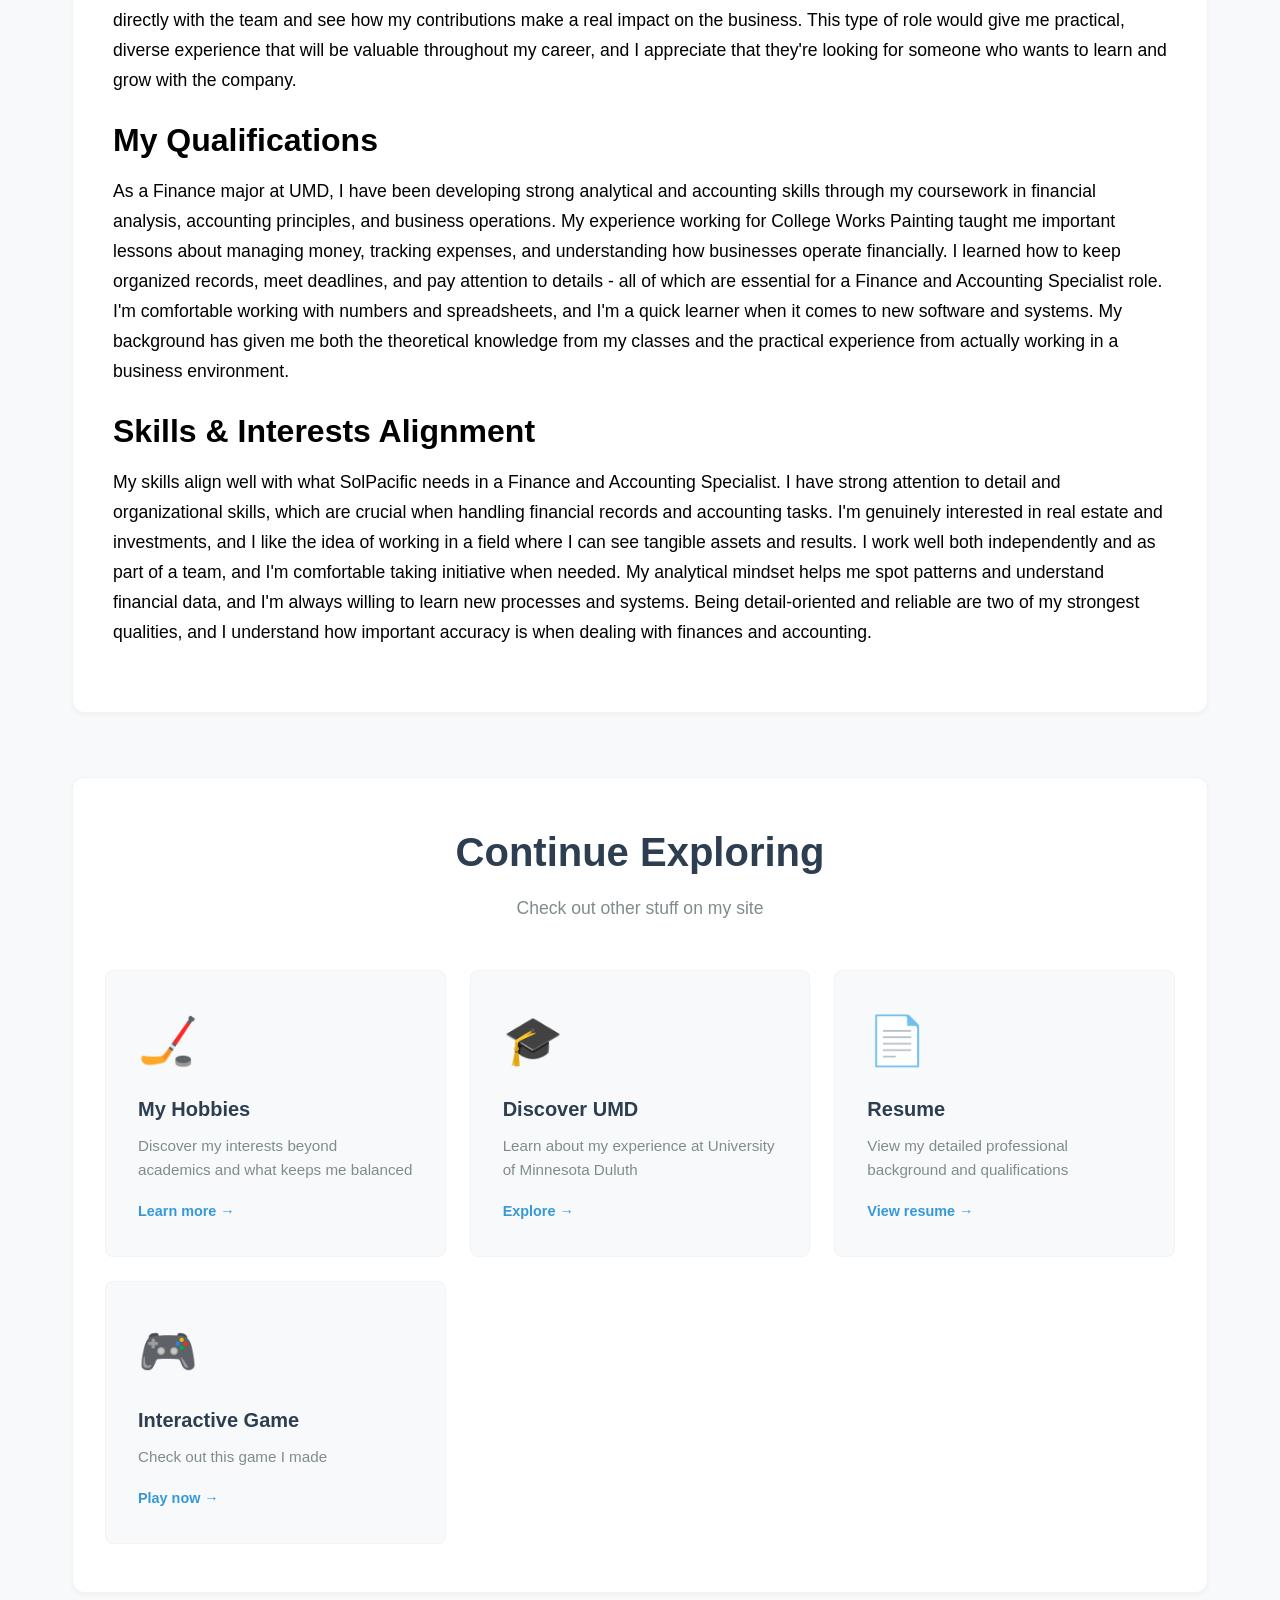
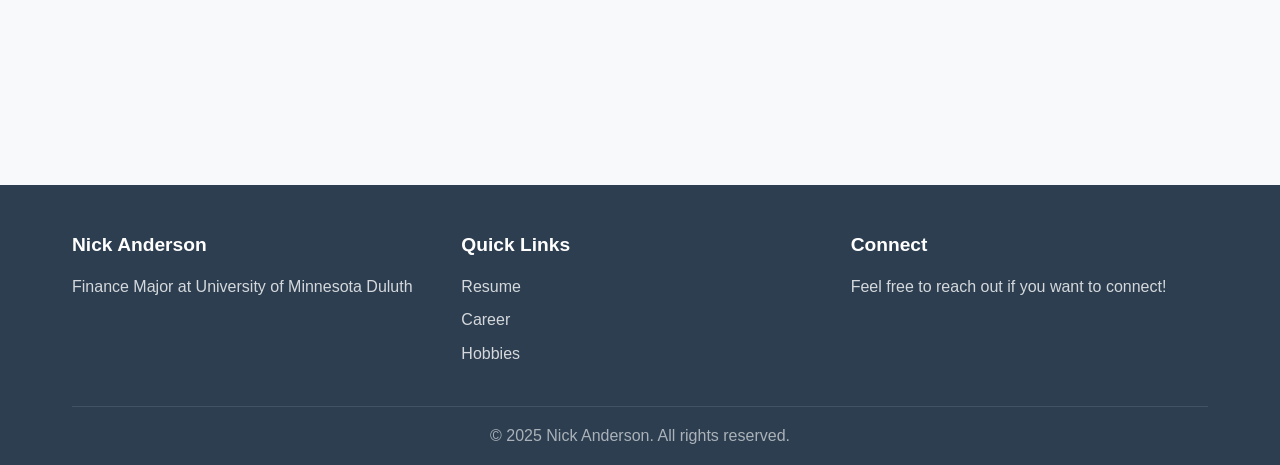
==== commit 640437fa: "Add files via upload" ====
--- a/career.html
+++ b/career.html
@@ -5,6 +5,16 @@
     <meta name="viewport" content="width=device-width, initial-scale=1.0">
     <title>Nick Anderson - Career Aspirations</title>
     <link rel="stylesheet" href="CSS/styles.css">
+    <style>
+        .about-section .about-text,
+        .about-section .about-text p,
+        .about-section .about-text ul,
+        .about-section .about-text li,
+        .about-section .about-text h3,
+        .about-section .expertise-list li {
+            color: #000000 !important;
+        }
+    </style>
 </head>
 <body>
     <!-- Navigation Menu -->
@@ -58,86 +68,64 @@
 
     <main class="main-content">
         <div class="container">
-            <!-- Career Content Section -->
+            <!-- Northwestern Mutual Section -->
             <section class="about-section">
                 <div class="section-header">
-                    <h2 class="section-title">Professional Goals & Vision</h2>
-                    <p class="section-subtitle">My goals and what I'm working toward</p>
+                    <h2 class="section-title">Northwestern Mutual</h2>
+                    <p class="section-subtitle">Financial Advisor</p>
                 </div>
                 <div class="about-content">
                     <div class="about-text">
-                        <p class="lead">I'm studying Finance at UMD and I'm trying to figure out what I want to do after I graduate.</p>
-                        
-                        <p>I like finance because it's not just about numbers - it's about understanding how businesses actually work. I want to help companies make good decisions and find opportunities to grow.</p>
-                        
-                        <p>Right now I'm just trying to learn as much as I can and get experience so I can be good at whatever I end up doing.</p>
-                        
+                        <h3>Contact Information</h3>
                         <div class="expertise-areas">
-                            <h3>Career Objectives</h3>
                             <ul class="expertise-list">
-                                <li>
-                                    <div class="expertise-icon">💼</div>
-                                    <div class="expertise-content">
-                                        <h4>Financial Analysis & Strategy</h4>
-                                        <p>I want to get really good at analyzing financial stuff and helping companies make decisions. I'm interested in corporate finance, investment stuff, or maybe consulting. Basically anything where I can actually make a difference.</p>
-                                    </div>
-                                </li>
-                                <li>
-                                    <div class="expertise-icon">📊</div>
-                                    <div class="expertise-content">
-                                        <h4>Leadership & Working with Teams</h4>
-                                        <p>I want to get better at leading people and working with teams. I'll probably start by just doing my job well, then hopefully move into roles where I can help other people and work with bigger groups. I think it's important to help others learn and grow.</p>
-                                    </div>
-                                </li>
-                                <li>
-                                    <div class="expertise-icon">🎯</div>
-                                    <div class="expertise-content">
-                                        <h4>Finding My Niche</h4>
-                                        <p>I want to get really good at something specific. I'm interested in industries that are changing or growing a lot - those seem like they'd be interesting to work in. I'm still figuring out exactly what that might be though.</p>
-                                    </div>
-                                </li>
-                                <li>
-                                    <div class="expertise-icon">🌟</div>
-                                    <div class="expertise-content">
-                                        <h4>Keep Learning</h4>
-                                        <p>I know I'll need to keep learning even after I graduate. I might get some certifications like CFA or CPA depending on what I end up doing. I just want to stay on top of things and keep getting better.</p>
-                                    </div>
-                                </li>
+                                <li><strong>Company:</strong> Northwestern Mutual</li>
+                                <li><strong>Location:</strong> Duluth, MN</li>
+                                <li><strong>Position:</strong> Financial Advisor</li>
+                                <li><strong>Website:</strong> <a href="https://www.northwesternmutual.com" target="_blank">www.northwesternmutual.com</a></li>
+                                <li><strong>Phone:</strong> <a href="tel:+18008779722">800-877-9722</a></li>
                             </ul>
                         </div>
+                        
+                        <h3>Why I'm Interested in This Opportunity</h3>
+                        <p class="lead">I am interested in Northwestern Mutual because of their reputation in the financial services industry, as well as a huge room for growth in the company that could lead to promotions. Northwestern Mutual has been around for over 165 years and is known as one of the most trusted names in financial planning and insurance. What really appeals to me is their focus on putting clients first and building long-term relationships rather than just making quick sales. I'm looking for a company where I can start my career and actually grow with the organization over time. The training and mentorship programs they offer would give me the skills and knowledge I need to be successful, and the performance-based structure means I can directly see the results of my hard work. This is exactly the kind of opportunity I've been looking for as I start my career in finance.</p>
+                        
+                        <h3>My Qualifications</h3>
+                        <p>I am currently a Finance major at the University of Minnesota Duluth, where I have been building a strong foundation in financial concepts and business practices. Over the summer, I worked for College Works Painting, which gave me valuable insight into the business world and helped me develop important skills in communication, time management, and working with clients. This experience taught me how to be professional, meet deadlines, and understand what it takes to run a successful operation. My coursework combined with my hands-on work experience has prepared me to succeed in a client-focused role like this one.</p>
+                        
+                        <h3>Skills & Interests Alignment</h3>
+                        <p>My skills and interests align well with what Northwestern Mutual is looking for in a Financial Advisor. I have a genuine interest in helping people achieve financial security and make smart decisions about their money. I have a strong work ethic and I'm motivated to succeed in a performance-based role where my effort directly impacts my results. Through my work experience and academics, I've developed the ability to build relationships and communicate effectively with different types of people. I enjoy problem-solving and finding solutions that work for each individual situation. I'm also committed to continuous learning about financial products and markets so I can stay informed and provide the best guidance possible to clients.</p>
                     </div>
                 </div>
             </section>
 
-            <!-- Professional Skills Section -->
-            <section class="quick-links-section">
+            <!-- SolPacific, LLC Section -->
+            <section class="about-section">
                 <div class="section-header">
-                    <h2 class="section-title">Professional Skills</h2>
-                    <p class="section-subtitle">Skills I'm working on</p>
-                </div>
-                <div class="links-grid">
-                    <div class="link-card">
-                        <div class="link-icon">📈</div>
-                        <h3>Financial Analysis</h3>
-                        <p>Getting better at looking at financial data and figuring out what it means.</p>
-                    </div>
-                    
-                    <div class="link-card">
-                        <div class="link-icon">🤝</div>
-                        <h3>Team Collaboration</h3>
-                        <p>Learning how to work well with other people and communicate clearly.</p>
-                    </div>
-                    
-                    <div class="link-card">
-                        <div class="link-icon">🎯</div>
-                        <h3>Strategic Thinking</h3>
-                        <p>Getting better at thinking things through and planning ahead.</p>
-                    </div>
-                    
-                    <div class="link-card">
-                        <div class="link-icon">💡</div>
-                        <h3>Problem Solving</h3>
-                        <p>Working on solving problems in creative ways when things get complicated.</p>
+                    <h2 class="section-title">SolPacific, LLC</h2>
+                    <p class="section-subtitle">Finance and Accounting Specialist</p>
+                </div>
+                <div class="about-content">
+                    <div class="about-text">
+                        <h3>Contact Information</h3>
+                        <div class="expertise-areas">
+                            <ul class="expertise-list">
+                                <li><strong>Company:</strong> SolPacific, LLC</li>
+                                <li><strong>Location:</strong> Duluth, MN</li>
+                                <li><strong>Position:</strong> Finance and Accounting Specialist</li>
+                                <li><strong>Website:</strong> <a href="https://solpacificinv.com/" target="_blank">www.solpacificinv.com</a></li>
+                                <li><strong>Phone:</strong> <a href="tel:+12187213807">1 (218) 721-3807</a></li>
+                            </ul>
+                        </div>
+                        
+                        <h3>Why I'm Interested in This Opportunity</h3>
+                        <p class="lead">I am interested in SolPacific, LLC because they are a local Duluth company that focuses on real estate investment and property management. What appeals to me is the opportunity to work in a smaller, more hands-on environment where I can learn multiple aspects of finance and accounting rather than being stuck in one narrow role. Being located right here in Duluth means I can build connections in my local community while gaining valuable experience in the investment sector. SolPacific offers the chance to work directly with the team and see how my contributions make a real impact on the business. This type of role would give me practical, diverse experience that will be valuable throughout my career, and I appreciate that they're looking for someone who wants to learn and grow with the company.</p>
+                        
+                        <h3>My Qualifications</h3>
+                        <p>As a Finance major at UMD, I have been developing strong analytical and accounting skills through my coursework in financial analysis, accounting principles, and business operations. My experience working for College Works Painting taught me important lessons about managing money, tracking expenses, and understanding how businesses operate financially. I learned how to keep organized records, meet deadlines, and pay attention to details - all of which are essential for a Finance and Accounting Specialist role. I'm comfortable working with numbers and spreadsheets, and I'm a quick learner when it comes to new software and systems. My background has given me both the theoretical knowledge from my classes and the practical experience from actually working in a business environment.</p>
+                        
+                        <h3>Skills & Interests Alignment</h3>
+                        <p>My skills align well with what SolPacific needs in a Finance and Accounting Specialist. I have strong attention to detail and organizational skills, which are crucial when handling financial records and accounting tasks. I'm genuinely interested in real estate and investments, and I like the idea of working in a field where I can see tangible assets and results. I work well both independently and as part of a team, and I'm comfortable taking initiative when needed. My analytical mindset helps me spot patterns and understand financial data, and I'm always willing to learn new processes and systems. Being detail-oriented and reliable are two of my strongest qualities, and I understand how important accuracy is when dealing with finances and accounting.</p>
                     </div>
                 </div>
             </section>
